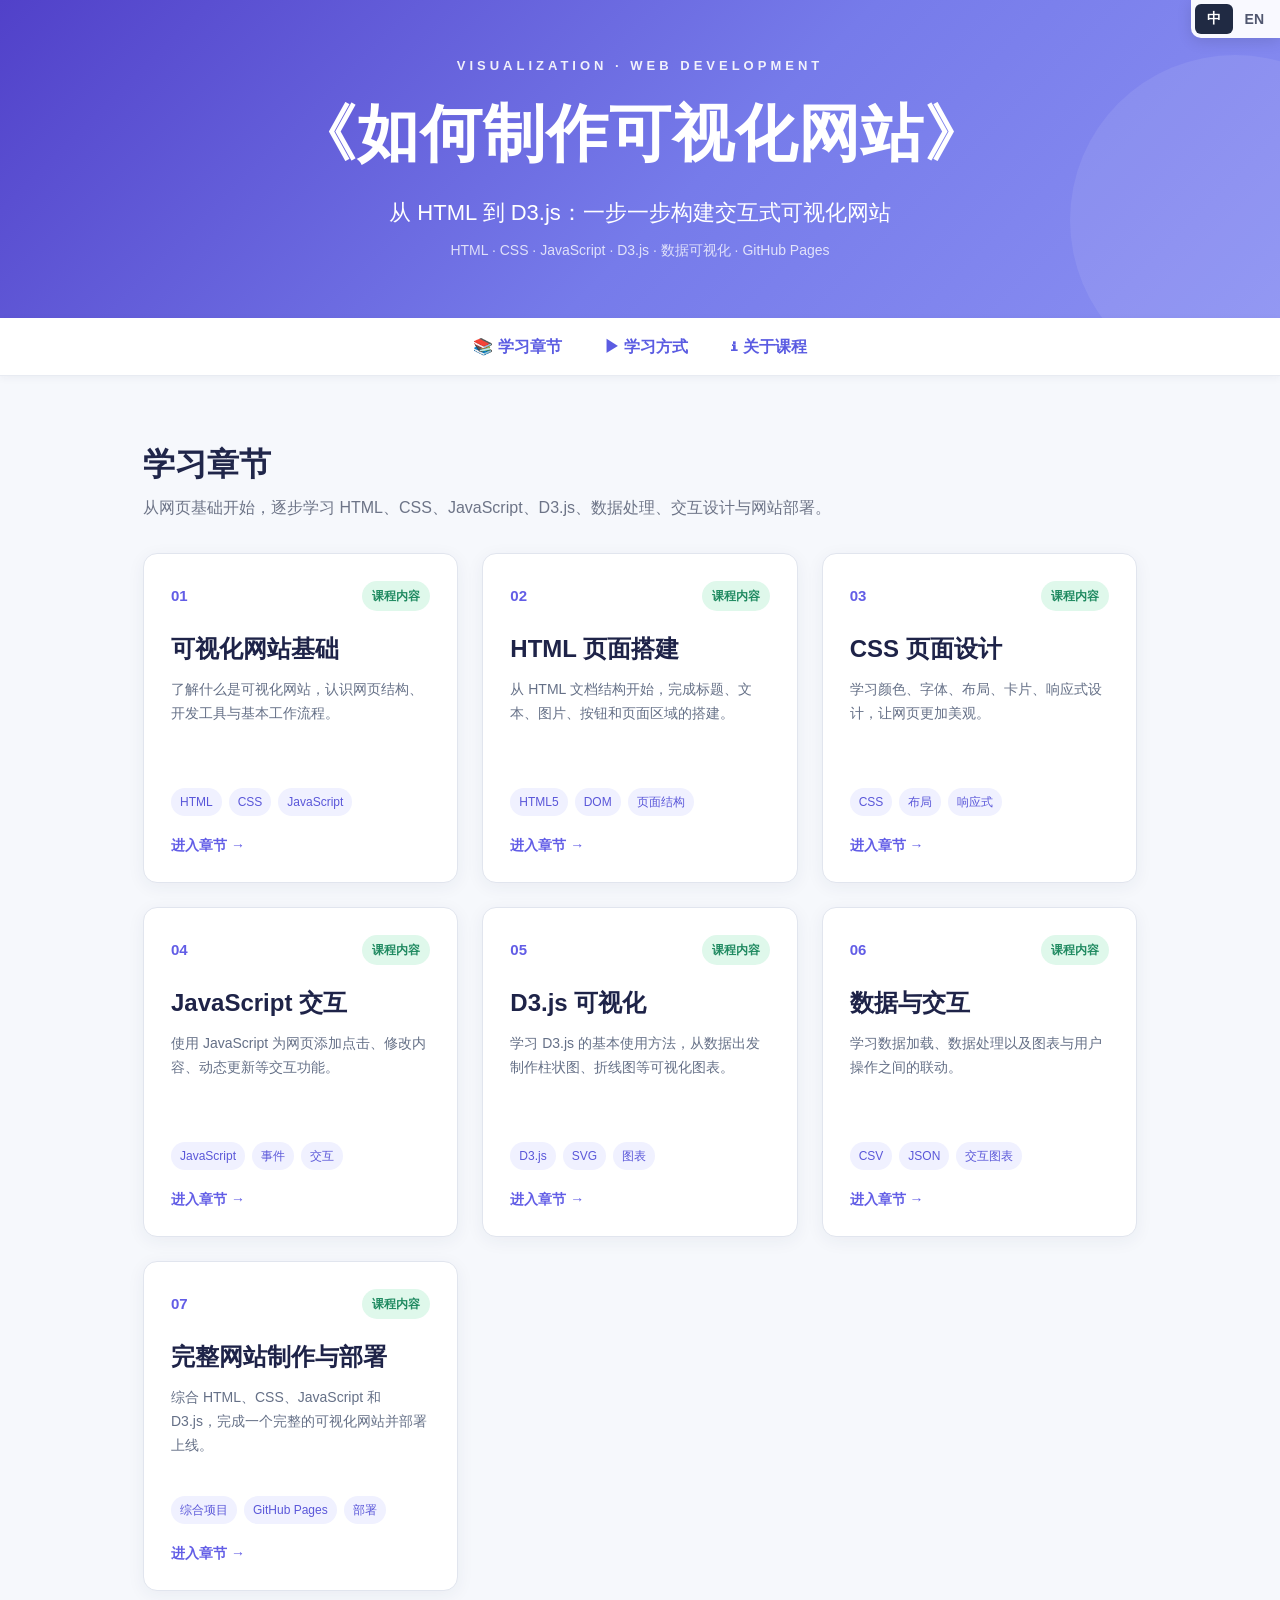
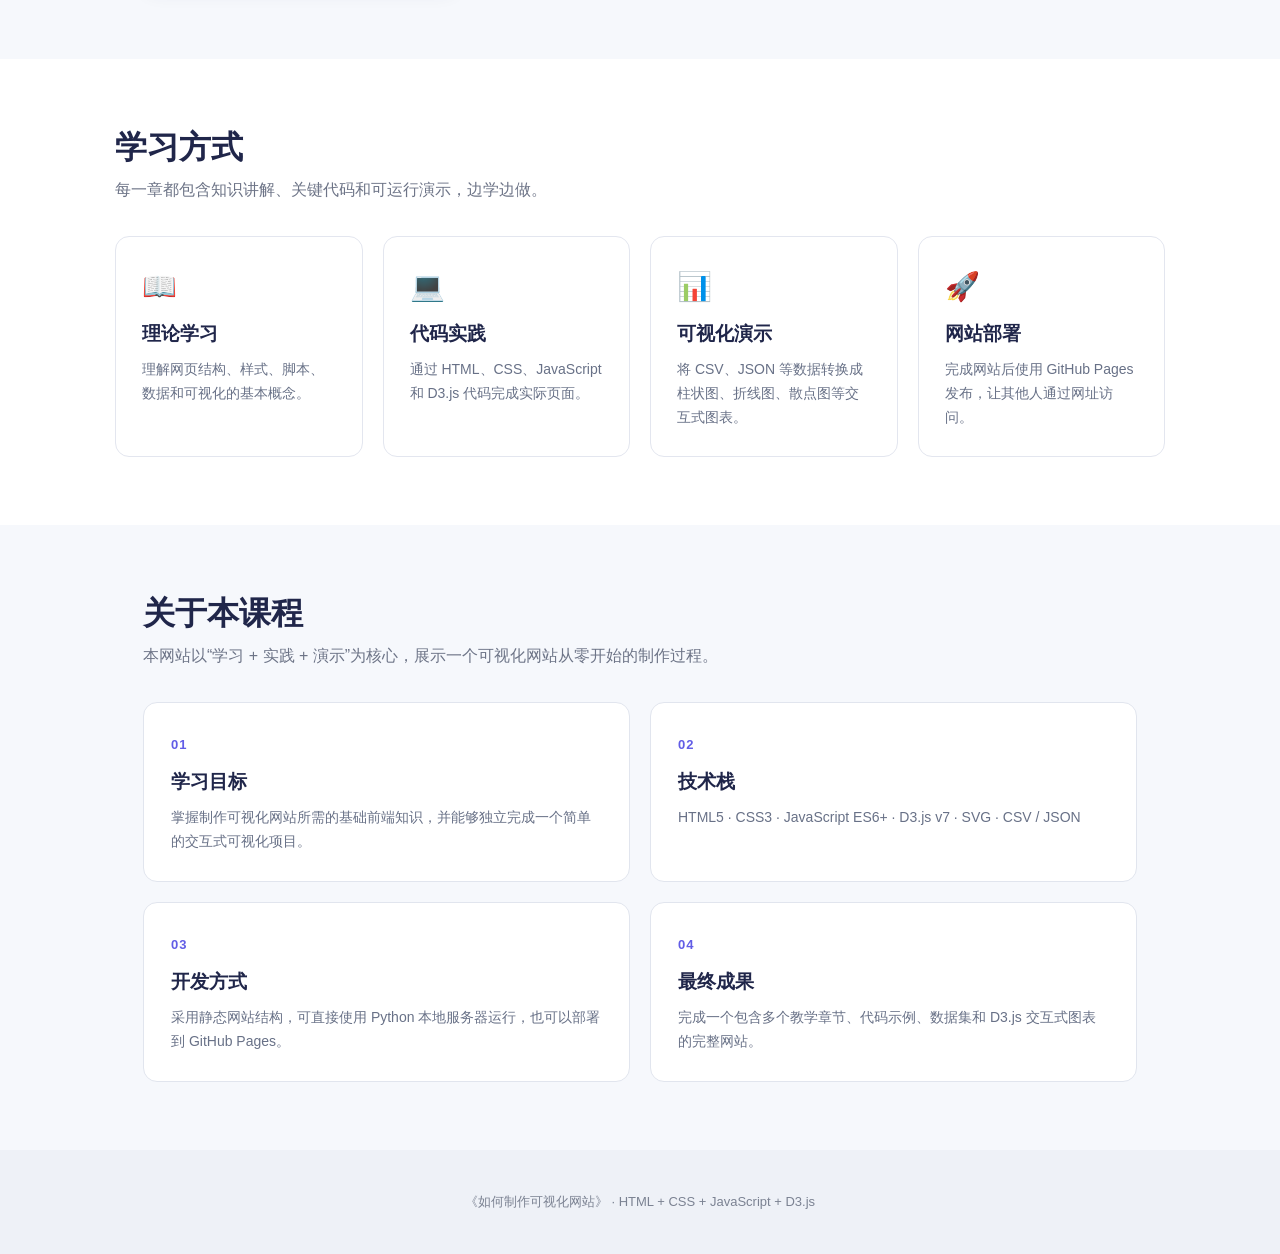
==== index.html @ fb16cab3 "Upload website" ====
<!DOCTYPE html>
<html lang="zh-CN">
<head>
  <meta charset="UTF-8">
  <meta name="viewport" content="width=device-width, initial-scale=1.0">
  <title>如何制作可视化网站</title>
  <link rel="stylesheet" href="styles.css">
</head>
<body>

  <!-- 顶部语言切换 -->
  <div class="lang-switch">
    <button id="zhBtn" class="active">中</button>
    <button id="enBtn">EN</button>
  </div>

  <!-- Hero -->
  <header class="hero">
    <div class="hero-content">
      <div class="eyebrow">VISUALIZATION · WEB DEVELOPMENT</div>
      <h1 data-zh="《如何制作可视化网站》"
          data-en="How to Build a Visualization Website">
        《如何制作可视化网站》
      </h1>
      <p class="subtitle"
         data-zh="从 HTML 到 D3.js：一步一步构建交互式可视化网站"
         data-en="From HTML to D3.js: Build an Interactive Visualization Website Step by Step">
        从 HTML 到 D3.js：一步一步构建交互式可视化网站
      </p>
      <p class="meta"
         data-zh="HTML · CSS · JavaScript · D3.js · 数据可视化 · GitHub Pages"
         data-en="HTML · CSS · JavaScript · D3.js · Data Visualization · GitHub Pages">
        HTML · CSS · JavaScript · D3.js · 数据可视化 · GitHub Pages
      </p>
    </div>
  </header>

  <!-- 导航 -->
  <nav class="top-nav">
    <a href="#chapters">📚 <span data-zh="学习章节" data-en="Chapters">学习章节</span></a>
    <a href="#usage">▶ <span data-zh="学习方式" data-en="How to Learn">学习方式</span></a>
    <a href="#about">ℹ <span data-zh="关于课程" data-en="About">关于课程</span></a>
  </nav>

  <main>

    <!-- 章节 -->
    <section id="chapters" class="section">
      <div class="section-heading">
        <h2 data-zh="学习章节" data-en="Learning Chapters">学习章节</h2>
        <p data-zh="从网页基础开始，逐步学习 HTML、CSS、JavaScript、D3.js、数据处理、交互设计与网站部署。"
           data-en="Start from web basics and gradually learn HTML, CSS, JavaScript, D3.js, data processing, interaction design and deployment.">
          从网页基础开始，逐步学习 HTML、CSS、JavaScript、D3.js、数据处理、交互设计与网站部署。
        </p>
      </div>

      <div id="chapterGrid" class="chapter-grid"></div>
    </section>

    <!-- 学习方式 -->
    <section id="usage" class="section light-section">
      <div class="section-heading">
        <h2 data-zh="学习方式" data-en="How to Learn">学习方式</h2>
        <p data-zh="每一章都包含知识讲解、关键代码和可运行演示，边学边做。"
           data-en="Each chapter combines explanations, key code and runnable demonstrations.">
          每一章都包含知识讲解、关键代码和可运行演示，边学边做。
        </p>
      </div>

      <div class="info-grid">
        <article class="info-card">
          <div class="info-icon">📖</div>
          <h3 data-zh="理论学习" data-en="Learn">理论学习</h3>
          <p data-zh="理解网页结构、样式、脚本、数据和可视化的基本概念。"
             data-en="Understand the basics of web structure, styling, scripts, data and visualization.">
            理解网页结构、样式、脚本、数据和可视化的基本概念。
          </p>
        </article>

        <article class="info-card">
          <div class="info-icon">💻</div>
          <h3 data-zh="代码实践" data-en="Code Practice">代码实践</h3>
          <p data-zh="通过 HTML、CSS、JavaScript 和 D3.js 代码完成实际页面。"
             data-en="Build real pages with HTML, CSS, JavaScript and D3.js.">
            通过 HTML、CSS、JavaScript 和 D3.js 代码完成实际页面。
          </p>
        </article>

        <article class="info-card">
          <div class="info-icon">📊</div>
          <h3 data-zh="可视化演示" data-en="Visualization">可视化演示</h3>
          <p data-zh="将 CSV、JSON 等数据转换成柱状图、折线图、散点图等交互式图表。"
             data-en="Turn CSV and JSON data into interactive charts such as bars, lines and scatter plots.">
            将 CSV、JSON 等数据转换成柱状图、折线图、散点图等交互式图表。
          </p>
        </article>

        <article class="info-card">
          <div class="info-icon">🚀</div>
          <h3 data-zh="网站部署" data-en="Deployment">网站部署</h3>
          <p data-zh="完成网站后使用 GitHub Pages 发布，让其他人通过网址访问。"
             data-en="Publish the finished website with GitHub Pages so others can access it online.">
            完成网站后使用 GitHub Pages 发布，让其他人通过网址访问。
          </p>
        </article>
      </div>
    </section>

    <!-- 关于 -->
    <section id="about" class="section">
      <div class="section-heading">
        <h2 data-zh="关于本课程" data-en="About This Course">关于本课程</h2>
        <p data-zh="本网站以“学习 + 实践 + 演示”为核心，展示一个可视化网站从零开始的制作过程。"
           data-en="This course combines learning, practice and demonstrations to show how a visualization website is built from scratch.">
          本网站以“学习 + 实践 + 演示”为核心，展示一个可视化网站从零开始的制作过程。
        </p>
      </div>

      <div class="about-grid">
        <article class="about-card">
          <span class="about-label">01</span>
          <h3 data-zh="学习目标" data-en="Learning Goals">学习目标</h3>
          <p data-zh="掌握制作可视化网站所需的基础前端知识，并能够独立完成一个简单的交互式可视化项目。"
             data-en="Master the frontend basics needed for visualization websites and build a simple interactive visualization project independently.">
            掌握制作可视化网站所需的基础前端知识，并能够独立完成一个简单的交互式可视化项目。
          </p>
        </article>

        <article class="about-card">
          <span class="about-label">02</span>
          <h3 data-zh="技术栈" data-en="Technology Stack">技术栈</h3>
          <p>HTML5 · CSS3 · JavaScript ES6+ · D3.js v7 · SVG · CSV / JSON</p>
        </article>

        <article class="about-card">
          <span class="about-label">03</span>
          <h3 data-zh="开发方式" data-en="Development">开发方式</h3>
          <p data-zh="采用静态网站结构，可直接使用 Python 本地服务器运行，也可以部署到 GitHub Pages。"
             data-en="Use a static website structure that can run with a local Python server and be deployed to GitHub Pages.">
            采用静态网站结构，可直接使用 Python 本地服务器运行，也可以部署到 GitHub Pages。
          </p>
        </article>

        <article class="about-card">
          <span class="about-label">04</span>
          <h3 data-zh="最终成果" data-en="Final Project">最终成果</h3>
          <p data-zh="完成一个包含多个教学章节、代码示例、数据集和 D3.js 交互式图表的完整网站。"
             data-en="Build a complete website with learning chapters, code examples, datasets and interactive D3.js charts.">
            完成一个包含多个教学章节、代码示例、数据集和 D3.js 交互式图表的完整网站。
          </p>
        </article>
      </div>
    </section>

  </main>

  <footer>
    <p>《如何制作可视化网站》 · HTML + CSS + JavaScript + D3.js</p>
  </footer>

  <script src="main.js"></script>
</body>
</html>
---- styles.css ----
* {
  box-sizing: border-box;
}

html {
  scroll-behavior: smooth;
}

body {
  margin: 0;
  color: #20264a;
  background: #f6f8fc;
  font-family: -apple-system, BlinkMacSystemFont, "Segoe UI", "Microsoft YaHei",
               "PingFang SC", Arial, sans-serif;
  line-height: 1.7;
}

a {
  color: inherit;
}

/* ---------- Hero ---------- */

.hero {
  min-height: 318px;
  display: flex;
  align-items: center;
  justify-content: center;
  text-align: center;
  color: #fff;
  background: linear-gradient(135deg, #5141c9 0%, #767bea 55%, #8a8ff2 100%);
  position: relative;
  overflow: hidden;
}

.hero::after {
  content: "";
  position: absolute;
  width: 330px;
  height: 330px;
  border-radius: 50%;
  right: -120px;
  top: 55px;
  background: rgba(255,255,255,.08);
}

.hero-content {
  position: relative;
  z-index: 1;
  padding: 48px 24px;
}

.eyebrow {
  font-size: 13px;
  font-weight: 700;
  letter-spacing: 4px;
  opacity: .9;
  margin-bottom: 20px;
}

.hero h1 {
  margin: 0;
  font-size: clamp(38px, 5vw, 62px);
  line-height: 1.2;
  letter-spacing: 1px;
  font-weight: 800;
}

.subtitle {
  margin: 22px 0 8px;
  font-size: clamp(17px, 2vw, 22px);
}

.meta {
  margin: 0;
  font-size: 14px;
  opacity: .78;
}

/* ---------- Language ---------- */

.lang-switch {
  position: fixed;
  z-index: 100;
  right: 0;
  top: 0;
  display: flex;
  padding: 4px;
  border-radius: 0 0 0 10px;
  background: rgba(255,255,255,.95);
  box-shadow: 0 3px 15px rgba(0,0,0,.12);
}

.lang-switch button {
  border: 0;
  background: transparent;
  color: #50566f;
  padding: 6px 12px;
  border-radius: 6px;
  font-size: 14px;
  font-weight: 700;
  cursor: pointer;
}

.lang-switch button.active {
  background: #202a43;
  color: #fff;
}

/* ---------- Navigation ---------- */

.top-nav {
  height: 58px;
  display: flex;
  align-items: center;
  justify-content: center;
  gap: 42px;
  background: #fff;
  border-bottom: 1px solid #e8ebf2;
  box-shadow: 0 2px 8px rgba(35, 45, 80, .05);
  position: sticky;
  top: 0;
  z-index: 50;
}

.top-nav a {
  text-decoration: none;
  color: #5b5ce2;
  font-size: 16px;
  font-weight: 600;
  transition: transform .2s, color .2s;
}

.top-nav a:hover {
  transform: translateY(-1px);
  color: #4038ba;
}

/* ---------- Sections ---------- */

.section {
  max-width: 1050px;
  margin: 0 auto;
  padding: 68px 28px;
}

.light-section {
  max-width: none;
  padding-left: max(28px, calc((100% - 1050px) / 2));
  padding-right: max(28px, calc((100% - 1050px) / 2));
  background: #fff;
}

.section-heading {
  margin-bottom: 32px;
}

.section-heading h2 {
  margin: 0 0 8px;
  font-size: 32px;
  line-height: 1.3;
  color: #20264a;
}

.section-heading p {
  margin: 0;
  color: #6d7487;
  font-size: 16px;
}

/* ---------- Chapter cards ---------- */

.chapter-grid {
  display: grid;
  grid-template-columns: repeat(3, 1fr);
  gap: 24px;
}

.chapter-card {
  background: #fff;
  border: 1px solid #e1e5ee;
  border-radius: 14px;
  padding: 27px 27px 24px;
  min-height: 330px;
  display: flex;
  flex-direction: column;
  box-shadow: 0 4px 18px rgba(40, 48, 85, .06);
  transition: transform .22s ease, box-shadow .22s ease, border-color .22s ease;
}

.chapter-card:hover {
  transform: translateY(-6px);
  border-color: #cfd1ff;
  box-shadow: 0 13px 32px rgba(60, 62, 130, .13);
}

.chapter-top {
  display: flex;
  align-items: center;
  justify-content: space-between;
  gap: 12px;
}

.chapter-number {
  color: #625de6;
  font-size: 15px;
  font-weight: 800;
}

.status {
  color: #218b62;
  background: #dff8eb;
  border-radius: 999px;
  padding: 5px 10px;
  font-size: 12px;
  font-weight: 700;
}

.chapter-card h3 {
  margin: 18px 0 8px;
  font-size: 24px;
  color: #1e2348;
}

.chapter-card p {
  color: #657087;
  font-size: 14px;
  margin: 0 0 16px;
}

.tags {
  display: flex;
  flex-wrap: wrap;
  gap: 7px;
  margin-top: auto;
  margin-bottom: 18px;
}

.tag {
  padding: 4px 9px;
  border-radius: 999px;
  background: #f0f1ff;
  color: #5a57d9;
  font-size: 12px;
}

.chapter-link {
  display: inline-flex;
  align-items: center;
  color: #625de6;
  text-decoration: none;
  font-weight: 700;
  font-size: 14px;
}

.chapter-link:hover {
  text-decoration: underline;
}

/* ---------- Info cards ---------- */

.info-grid {
  max-width: 1050px;
  margin: 0 auto;
  display: grid;
  grid-template-columns: repeat(4, 1fr);
  gap: 20px;
}

.info-card {
  padding: 26px;
  border: 1px solid #e3e6ef;
  border-radius: 14px;
  background: #fff;
}

.info-icon {
  font-size: 28px;
  margin-bottom: 8px;
}

.info-card h3,
.about-card h3 {
  margin: 0 0 8px;
  font-size: 19px;
}

.info-card p,
.about-card p {
  margin: 0;
  color: #687187;
  font-size: 14px;
}

/* ---------- About ---------- */

.about-grid {
  display: grid;
  grid-template-columns: repeat(2, 1fr);
  gap: 20px;
}

.about-card {
  position: relative;
  background: #fff;
  border: 1px solid #e1e5ee;
  border-radius: 14px;
  padding: 27px;
}

.about-label {
  display: inline-block;
  margin-bottom: 10px;
  color: #625de6;
  font-size: 13px;
  font-weight: 800;
  letter-spacing: 1px;
}

/* ---------- Footer ---------- */

footer {
  text-align: center;
  padding: 28px 20px;
  color: #7b8292;
  background: #eef1f7;
  font-size: 13px;
}

/* ---------- Responsive ---------- */

@media (max-width: 900px) {
  .chapter-grid {
    grid-template-columns: repeat(2, 1fr);
  }

  .info-grid {
    grid-template-columns: repeat(2, 1fr);
  }
}

@media (max-width: 620px) {
  .hero {
    min-height: 300px;
  }

  .hero h1 {
    font-size: 36px;
  }

  .top-nav {
    gap: 20px;
  }

  .top-nav a {
    font-size: 14px;
  }

  .section,
  .light-section {
    padding: 48px 18px;
  }

  .chapter-grid,
  .info-grid,
  .about-grid {
    grid-template-columns: 1fr;
  }

  .chapter-card {
    min-height: auto;
  }
}
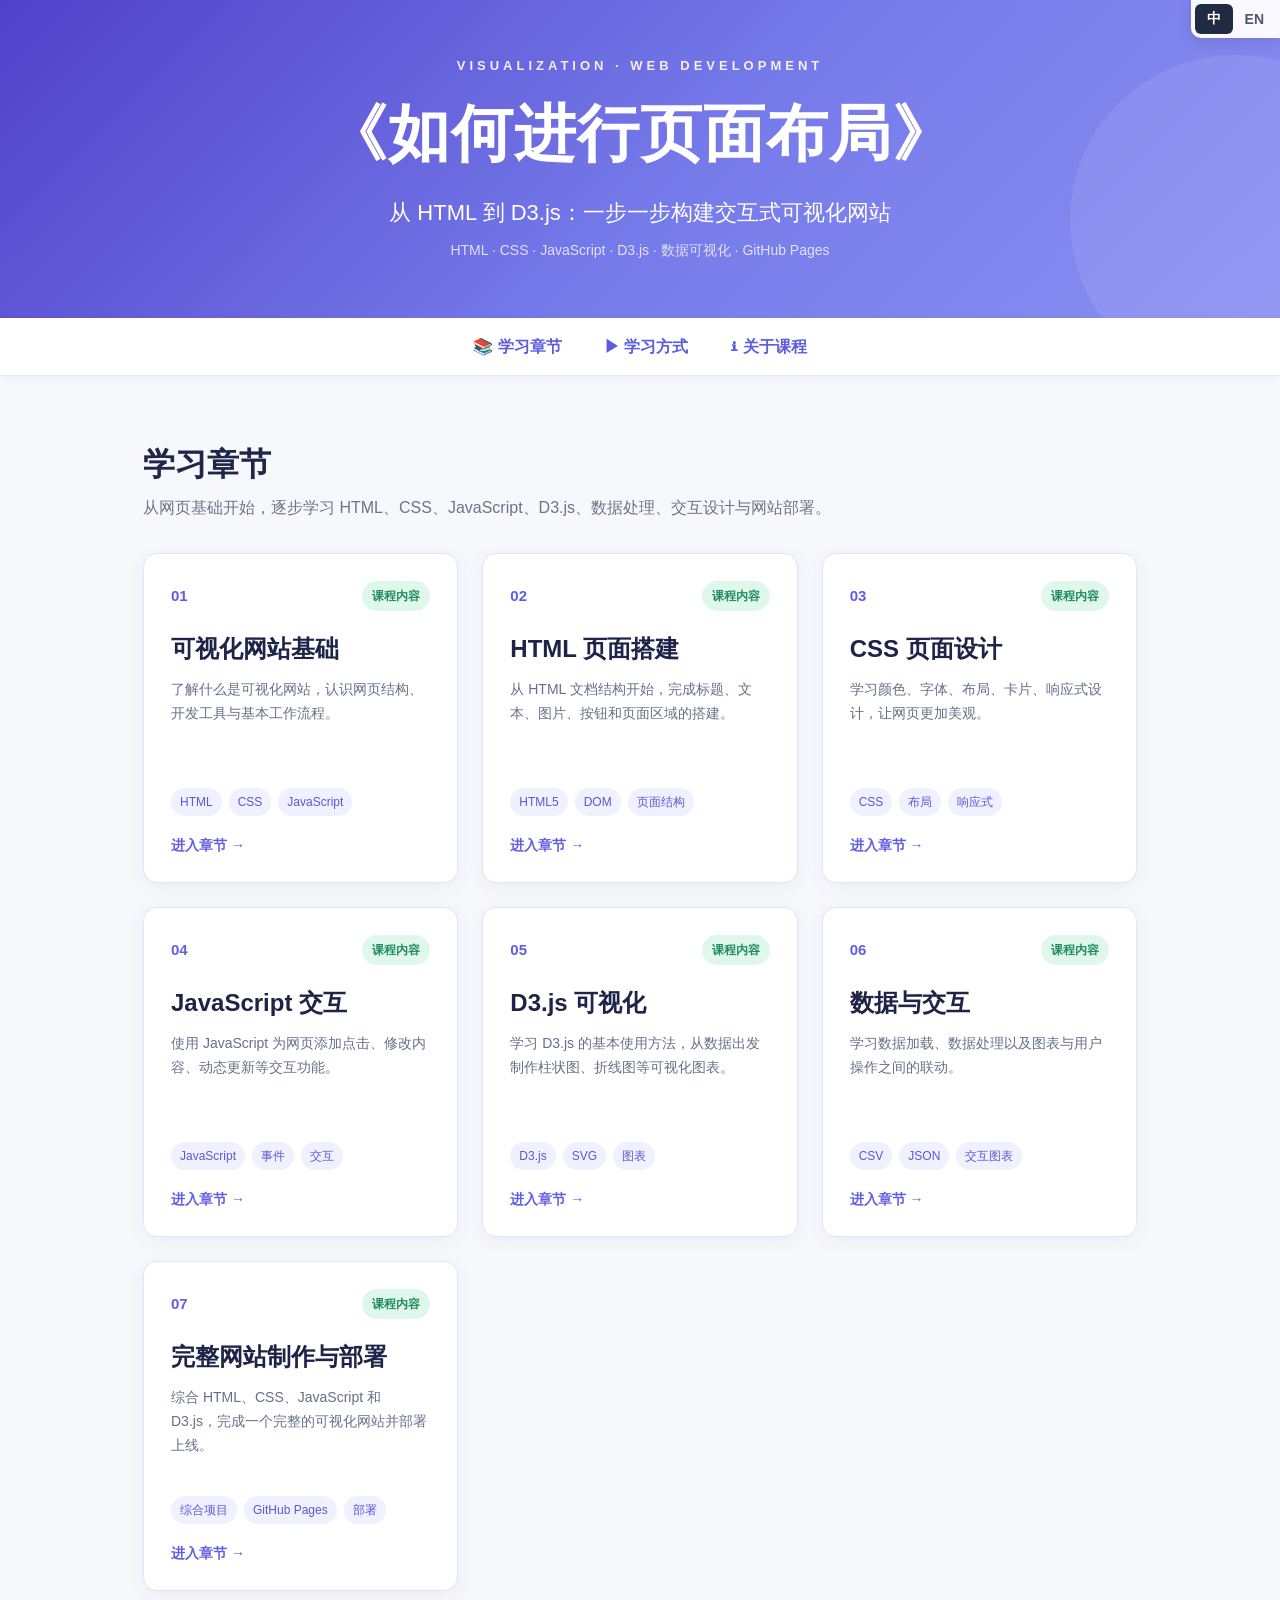
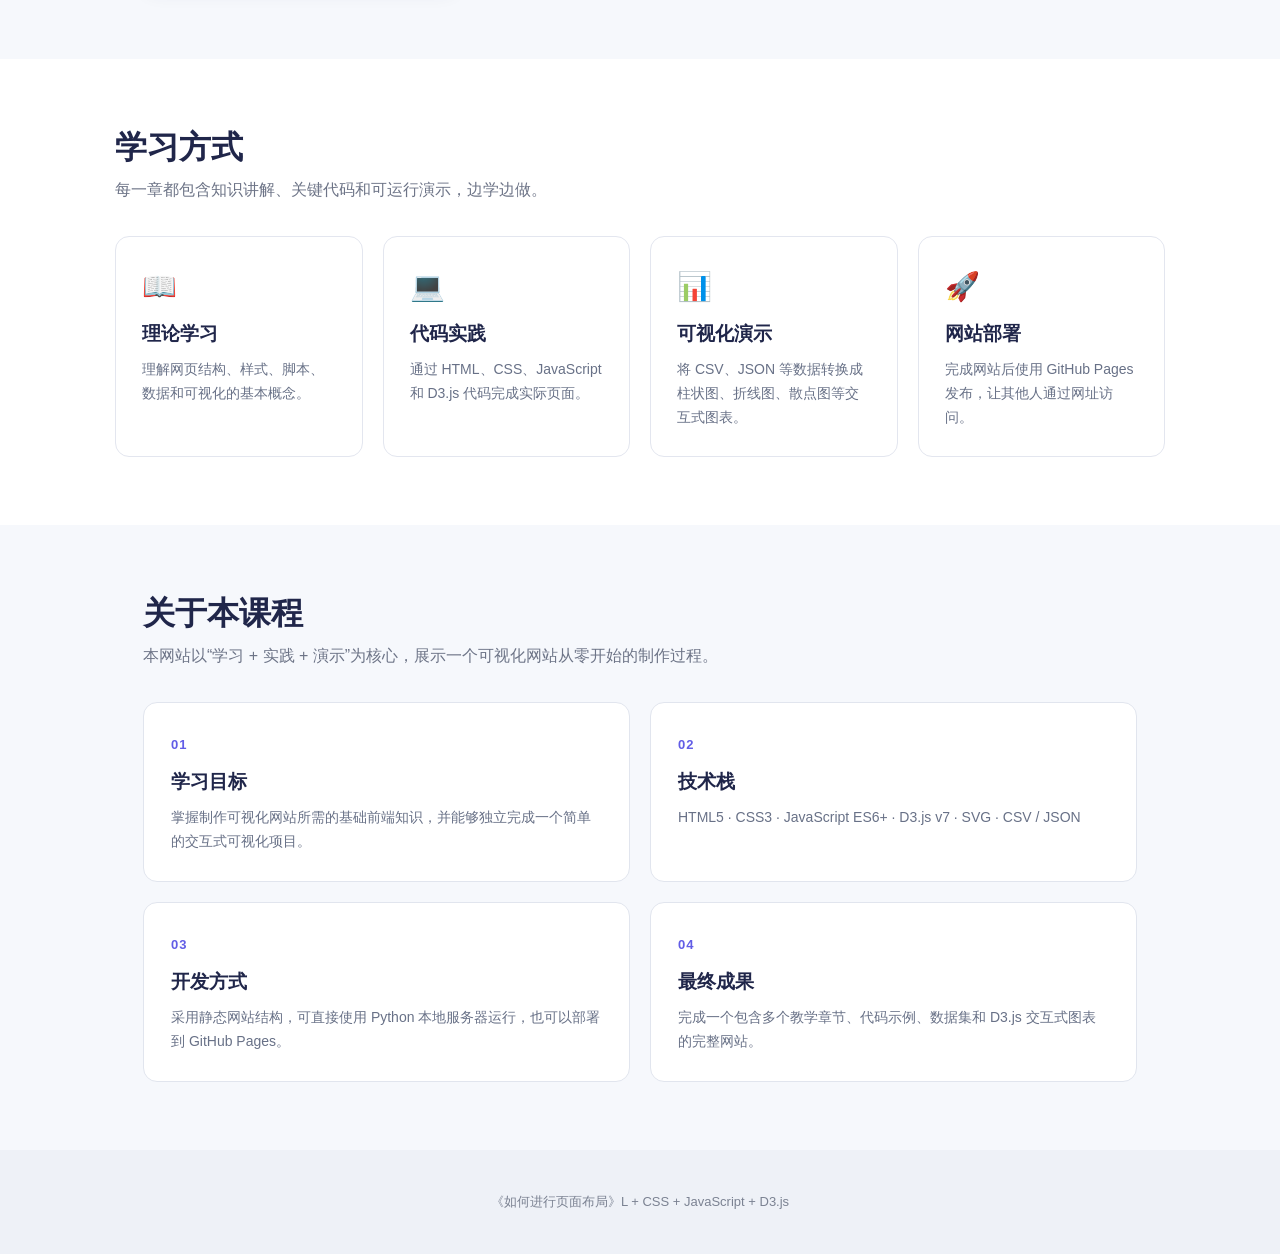
==== commit 59d68bf6: "Update homepage title" ====
--- a/index.html
+++ b/index.html
@@ -3,7 +3,7 @@
 <head>
   <meta charset="UTF-8">
   <meta name="viewport" content="width=device-width, initial-scale=1.0">
-  <title>如何制作可视化网站</title>
+  <title>如何进行页面布局</title>
   <link rel="stylesheet" href="styles.css">
 </head>
 <body>
@@ -18,9 +18,9 @@
   <header class="hero">
     <div class="hero-content">
       <div class="eyebrow">VISUALIZATION · WEB DEVELOPMENT</div>
-      <h1 data-zh="《如何制作可视化网站》"
-          data-en="How to Build a Visualization Website">
-        《如何制作可视化网站》
+      <h1 data-zh="《如何进行页面布局》"
+          data-en="How to Create Page Layouts">
+        《如何进行页面布局》
       </h1>
       <p class="subtitle"
          data-zh="从 HTML 到 D3.js：一步一步构建交互式可视化网站"
@@ -155,7 +155,7 @@
   </main>
 
   <footer>
-    <p>《如何制作可视化网站》 · HTML + CSS + JavaScript + D3.js</p>
+    <p>《如何进行页面布局》L + CSS + JavaScript + D3.js</p>
   </footer>
 
   <script src="main.js"></script>
